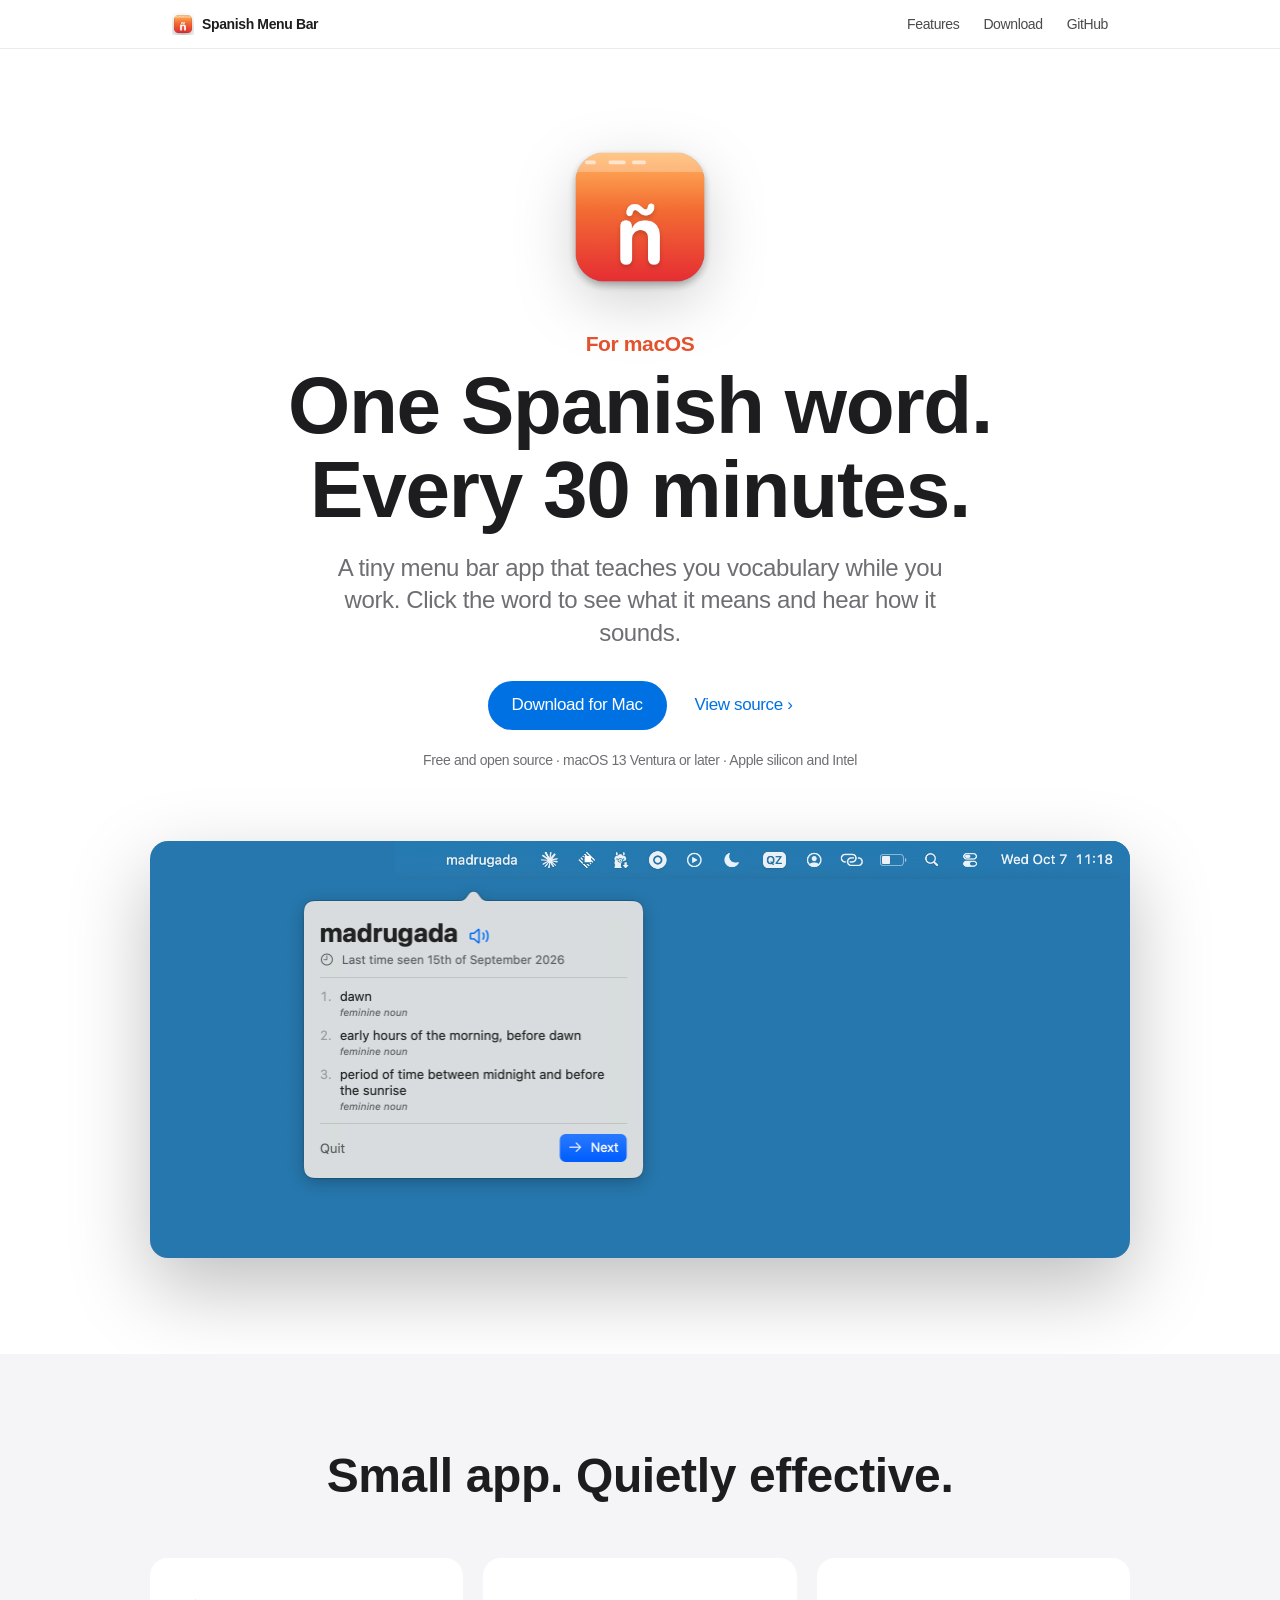
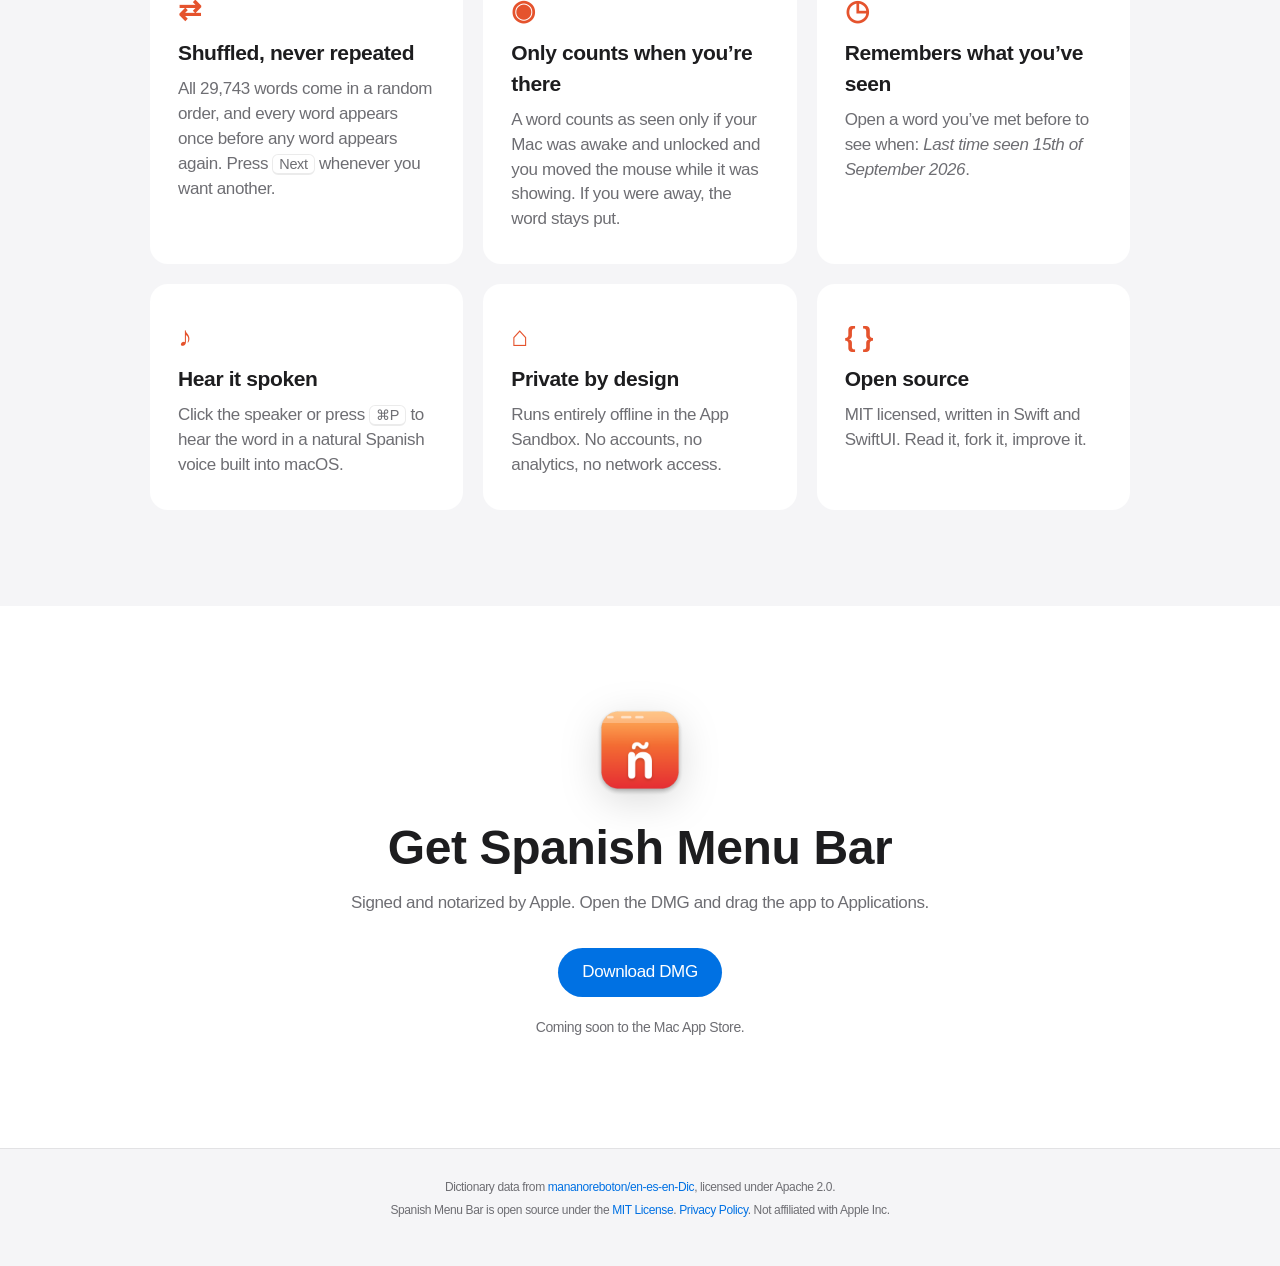
==== docs/index.html @ c5ea1804 "Spanish Menu Bar: menu bar Spanish word app, website, packaging" ====
<!doctype html>
<html lang="en">
<head>
  <meta charset="utf-8">
  <meta name="viewport" content="width=device-width, initial-scale=1">
  <title>Spanish Menu Bar — one Spanish word, every 30 minutes</title>
  <meta name="description" content="A free, open-source macOS menu bar app that shows a new Spanish word every 30 minutes. Click it for the English definition.">
  <meta name="color-scheme" content="light dark">
  <meta property="og:title" content="Spanish Menu Bar">
  <meta property="og:description" content="One Spanish word in your Mac menu bar, every 30 minutes.">
  <meta property="og:image" content="assets/icon.png">
  <link rel="icon" href="assets/favicon.png">
  <link rel="apple-touch-icon" href="assets/icon.png">
  <link rel="stylesheet" href="style.css">
</head>
<body>
  <nav class="nav">
    <div class="nav-inner">
      <a class="brand" href="#"><img src="assets/favicon.png" alt="" width="22" height="22">Spanish Menu Bar</a>
      <div class="nav-links">
        <a href="#features">Features</a>
        <a href="#download">Download</a>
        <a href="https://github.com/hamza221/spanish-menu-bar">GitHub</a>
      </div>
    </div>
  </nav>

  <header class="hero">
    <img class="hero-icon" src="assets/icon.png" alt="Spanish Menu Bar app icon" width="160" height="160">
    <p class="eyebrow">For macOS</p>
    <h1>One Spanish word.<br>Every 30 minutes.</h1>
    <p class="lead">A tiny menu bar app that teaches you vocabulary while you work. Click the word to see what it means and hear how it sounds.</p>
    <div class="cta">
      <a class="button primary" href="https://github.com/hamza221/spanish-menu-bar/releases/latest">Download for Mac</a>
      <a class="button link" href="https://github.com/hamza221/spanish-menu-bar">View source&nbsp;›</a>
    </div>
    <p class="fineprint">Free and open source · macOS 13 Ventura or later · Apple silicon and Intel</p>
  </header>

  <section class="showcase" aria-label="Screenshots">
    <div class="desktop">
      <img class="menubar-shot" src="assets/menubar.png" alt="The menu bar showing the Spanish word “madrugada”">
      <picture>
        <source srcset="assets/popover-dark.png" media="(prefers-color-scheme: dark)">
        <img class="popover-shot" src="assets/popover-light.png" alt="Popover showing “madrugada” with its English definitions, the last time it was seen, and a Next button">
      </picture>
    </div>
  </section>

  <section id="features" class="features">
    <h2>Small app. Quietly effective.</h2>
    <div class="grid">
      <article class="card">
        <div class="symbol" aria-hidden="true">⇄</div>
        <h3>Shuffled, never repeated</h3>
        <p>All 29,743 words come in a random order, and every word appears once before any word appears again. Press <kbd>Next</kbd> whenever you want another.</p>
      </article>
      <article class="card">
        <div class="symbol" aria-hidden="true">◉</div>
        <h3>Only counts when you’re there</h3>
        <p>A word counts as seen only if your Mac was awake and unlocked and you moved the mouse while it was showing. If you were away, the word stays put.</p>
      </article>
      <article class="card">
        <div class="symbol" aria-hidden="true">◷</div>
        <h3>Remembers what you’ve seen</h3>
        <p>Open a word you’ve met before to see when: <em>Last time seen 15th of September 2026</em>.</p>
      </article>
      <article class="card">
        <div class="symbol" aria-hidden="true">♪</div>
        <h3>Hear it spoken</h3>
        <p>Click the speaker or press <kbd>⌘P</kbd> to hear the word in a natural Spanish voice built into macOS.</p>
      </article>
      <article class="card">
        <div class="symbol" aria-hidden="true">⌂</div>
        <h3>Private by design</h3>
        <p>Runs entirely offline in the App Sandbox. No accounts, no analytics, no network access.</p>
      </article>
      <article class="card">
        <div class="symbol" aria-hidden="true">{ }</div>
        <h3>Open source</h3>
        <p>MIT licensed, written in Swift and SwiftUI. Read it, fork it, improve it.</p>
      </article>
    </div>
  </section>

  <section id="download" class="download">
    <img src="assets/icon.png" alt="" width="96" height="96">
    <h2>Get Spanish Menu Bar</h2>
    <p>Signed and notarized by Apple. Open the DMG and drag the app to Applications.</p>
    <div class="cta">
      <a class="button primary" href="https://github.com/hamza221/spanish-menu-bar/releases/latest">Download DMG</a>
    </div>
    <p class="fineprint">Coming soon to the Mac App Store.</p>
  </section>

  <footer class="footer">
    <p>Dictionary data from <a href="https://github.com/mananoreboton/en-es-en-Dic/blob/master/src/main/resources/dic/es-en.xml">mananoreboton/en-es-en-Dic</a>, licensed under Apache 2.0.</p>
    <p>Spanish Menu Bar is open source under the <a href="https://github.com/hamza221/spanish-menu-bar/blob/main/LICENSE">MIT License</a>. <a href="privacy.html">Privacy Policy</a>. Not affiliated with Apple Inc.</p>
  </footer>
</body>
</html>
---- docs/style.css ----
:root {
  --bg: #ffffff;
  --bg-alt: #f5f5f7;
  --text: #1d1d1f;
  --secondary: #6e6e73;
  --accent: #0071e3;
  --accent-hover: #0077ed;
  --card: #ffffff;
  --hairline: rgba(0, 0, 0, 0.08);
  --nav: rgba(255, 255, 255, 0.72);
}

@media (prefers-color-scheme: dark) {
  :root {
    --bg: #000000;
    --bg-alt: #101012;
    --text: #f5f5f7;
    --secondary: #a1a1a6;
    --accent: #2997ff;
    --accent-hover: #47a6ff;
    --card: #1c1c1e;
    --hairline: rgba(255, 255, 255, 0.12);
    --nav: rgba(22, 22, 23, 0.72);
  }
}

* { box-sizing: border-box; }

html { scroll-behavior: smooth; }

body {
  margin: 0;
  background: var(--bg);
  color: var(--text);
  font-family: -apple-system, BlinkMacSystemFont, "SF Pro Text", "Helvetica Neue", Helvetica, Arial, sans-serif;
  font-size: 17px;
  line-height: 1.47;
  letter-spacing: -0.022em;
  -webkit-font-smoothing: antialiased;
}

a { color: var(--accent); text-decoration: none; }
a:hover { text-decoration: underline; }

h1, h2, h3 {
  font-family: -apple-system, BlinkMacSystemFont, "SF Pro Display", "Helvetica Neue", sans-serif;
  margin: 0;
}

/* Navigation: translucent bar like apple.com */
.nav {
  position: sticky;
  top: 0;
  z-index: 10;
  background: var(--nav);
  backdrop-filter: saturate(180%) blur(20px);
  -webkit-backdrop-filter: saturate(180%) blur(20px);
  border-bottom: 1px solid var(--hairline);
}
.nav-inner {
  max-width: 980px;
  margin: 0 auto;
  padding: 0 22px;
  height: 48px;
  display: flex;
  align-items: center;
  justify-content: space-between;
  font-size: 14px;
}
.brand { display: flex; align-items: center; gap: 8px; color: var(--text); font-weight: 600; }
.brand:hover { text-decoration: none; }
.nav-links { display: flex; gap: 24px; }
.nav-links a { color: var(--text); opacity: 0.8; }
.nav-links a:hover { opacity: 1; text-decoration: none; }

/* Hero */
.hero {
  text-align: center;
  padding: 88px 22px 56px;
  max-width: 980px;
  margin: 0 auto;
}
.hero-icon { filter: drop-shadow(0 18px 30px rgba(0, 0, 0, 0.18)); }
.eyebrow { color: #e5532d; font-weight: 600; font-size: 21px; margin: 24px 0 4px; }
.hero h1 {
  font-size: clamp(44px, 7vw, 80px);
  line-height: 1.05;
  font-weight: 700;
  letter-spacing: -0.015em;
}
.lead {
  font-size: clamp(19px, 2.4vw, 24px);
  color: var(--secondary);
  max-width: 640px;
  margin: 20px auto 0;
  line-height: 1.35;
}
.cta { display: flex; gap: 28px; justify-content: center; align-items: center; margin-top: 32px; flex-wrap: wrap; }
.button {
  font-size: 17px;
  border-radius: 980px;
  padding: 12px 24px;
}
.button.primary { background: var(--accent); color: #fff; }
.button.primary:hover { background: var(--accent-hover); text-decoration: none; }
.button.link { padding: 12px 0; }
.fineprint { color: var(--secondary); font-size: 14px; margin-top: 20px; }

.showcase { padding: 0 22px 96px; }
/* Real screenshots on the same blue wallpaper they were captured on.
   The word sits at ~11% of menubar.png; the popover arrow is at 50% of popover-*.png.
   Strip at 75% width, right-aligned → word at 25% + 0.75 × 11% ≈ 33%; popover 42% wide → left margin 12%. */
.desktop {
  max-width: 980px;
  margin: 0 auto;
  border-radius: 18px;
  overflow: hidden;
  background: #2677ad;
  box-shadow: 0 30px 80px rgba(0, 0, 0, 0.25);
  padding-bottom: 40px;
}
.menubar-shot { display: block; width: 75%; margin-left: 25%; }
.popover-shot { display: block; width: 42%; margin: -1% 0 0 12%; }

/* Features */
.features { background: var(--bg-alt); padding: 96px 22px; }
.features h2, .download h2 {
  text-align: center;
  font-size: clamp(32px, 5vw, 48px);
  line-height: 1.08;
  font-weight: 700;
}
.grid {
  max-width: 980px;
  margin: 56px auto 0;
  display: grid;
  grid-template-columns: repeat(auto-fit, minmax(280px, 1fr));
  gap: 20px;
}
.card {
  background: var(--card);
  border-radius: 18px;
  padding: 32px 28px;
}
.symbol {
  font-size: 28px;
  font-weight: 600;
  color: #e5532d;
  height: 36px;
  margin-bottom: 12px;
}
.card h3 { font-size: 21px; font-weight: 600; margin-bottom: 8px; }
.card p { color: var(--secondary); margin: 0; }
kbd {
  font-family: inherit;
  font-size: 0.85em;
  border: 1px solid var(--hairline);
  border-bottom-width: 2px;
  border-radius: 6px;
  padding: 1px 6px;
}

/* Download */
.download { text-align: center; padding: 96px 22px; }
.download p { color: var(--secondary); }
.download img { filter: drop-shadow(0 10px 20px rgba(0, 0, 0, 0.15)); margin-bottom: 16px; }

.footer {
  border-top: 1px solid var(--hairline);
  background: var(--bg-alt);
  color: var(--secondary);
  font-size: 12px;
  text-align: center;
  padding: 24px 22px 40px;
}
.footer p { margin: 6px 0; }

/* Text pages (privacy policy) */
.prose { max-width: 692px; margin: 0 auto; padding: 72px 22px 96px; }
.prose h1 { font-size: 48px; line-height: 1.08; font-weight: 700; }
.prose h2 { font-size: 24px; font-weight: 600; margin-top: 40px; }
.prose p { color: var(--secondary); }
.prose code { font-family: ui-monospace, "SF Mono", Menlo, monospace; font-size: 0.85em; overflow-wrap: anywhere; }

@media (max-width: 600px) {
  .nav-links { gap: 16px; }
  /* Zoom in: word at 0.11 × 200% + 28% ≈ 50%, popover centred under it. */
  .menubar-shot { width: 200%; max-width: none; margin-left: 28%; }
  .popover-shot { width: 84%; margin-left: 8%; }
}
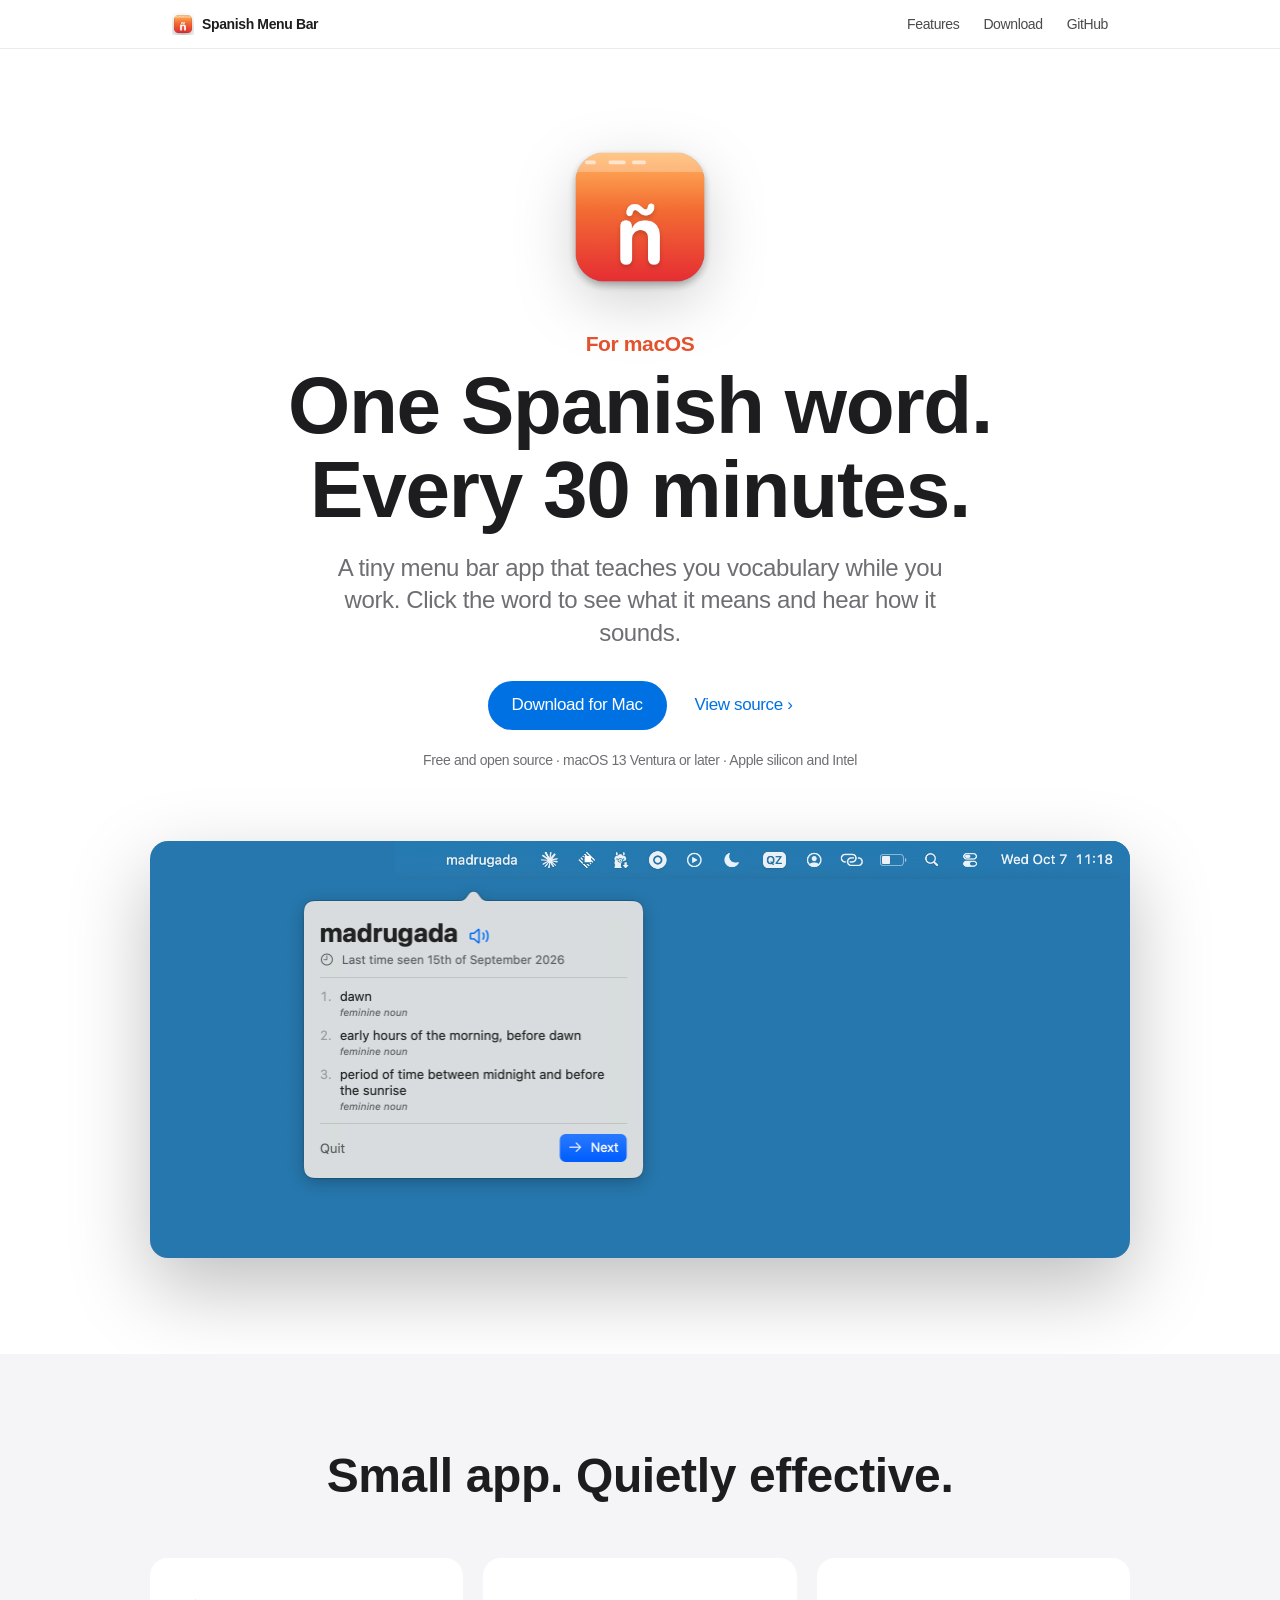
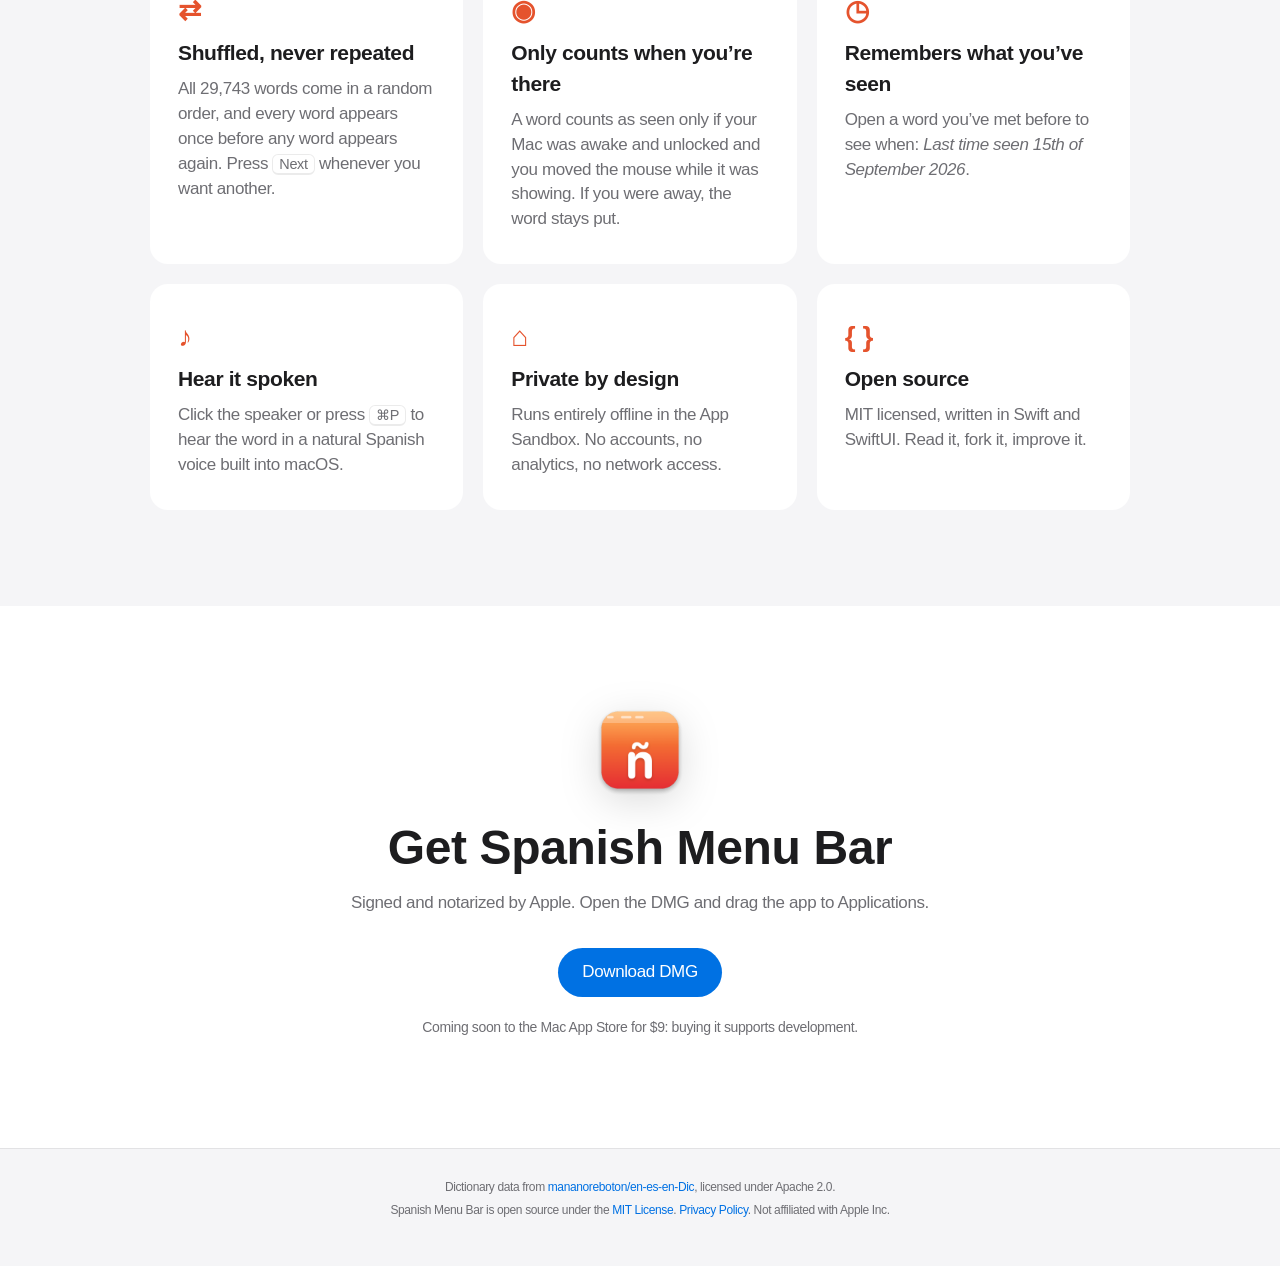
==== commit 4f63dabb: "App Store packaging fixes, screenshots, $9 App Store pricing copy - build-app.sh: make bundle world-" ====
--- a/docs/index.html
+++ b/docs/index.html
@@ -90,7 +90,7 @@
     <div class="cta">
       <a class="button primary" href="https://github.com/hamza221/spanish-menu-bar/releases/latest">Download DMG</a>
     </div>
-    <p class="fineprint">Coming soon to the Mac App Store.</p>
+    <p class="fineprint">Coming soon to the Mac App Store for $9: buying it supports development.</p>
   </section>
 
   <footer class="footer">
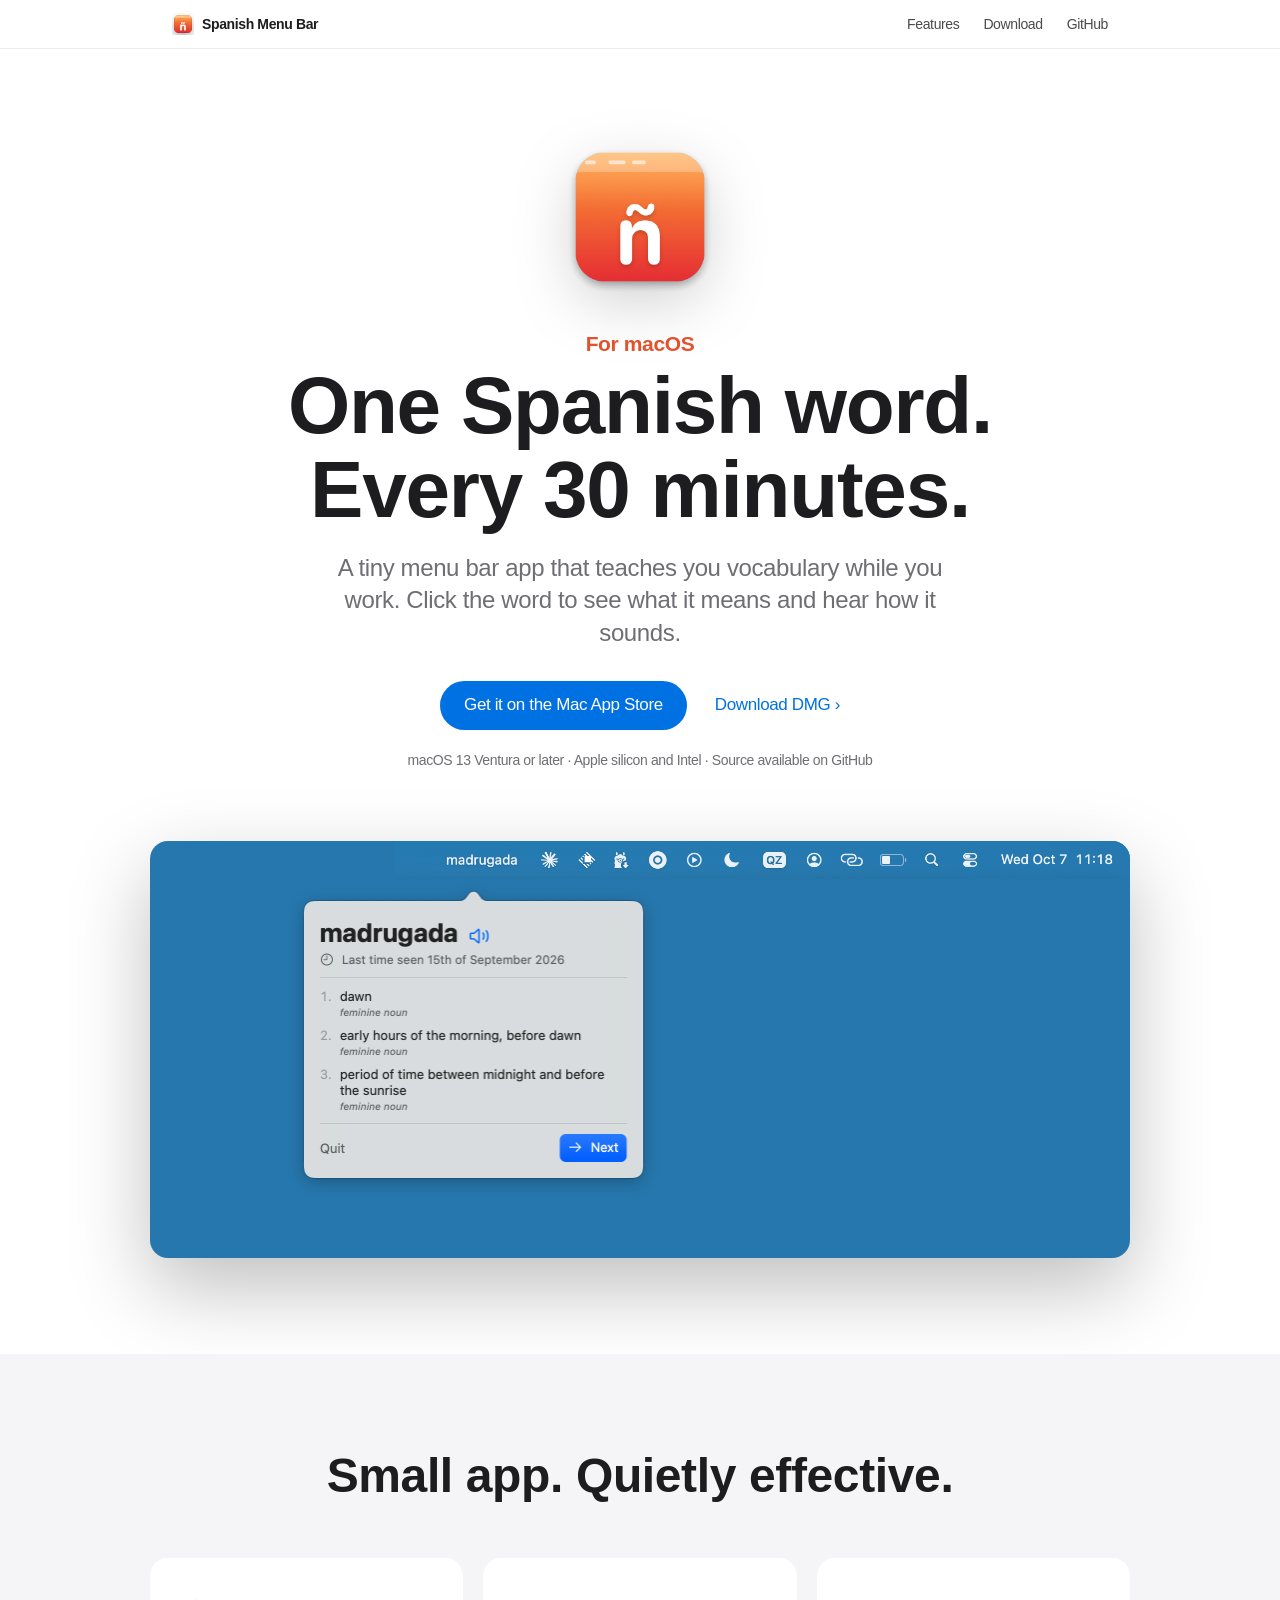
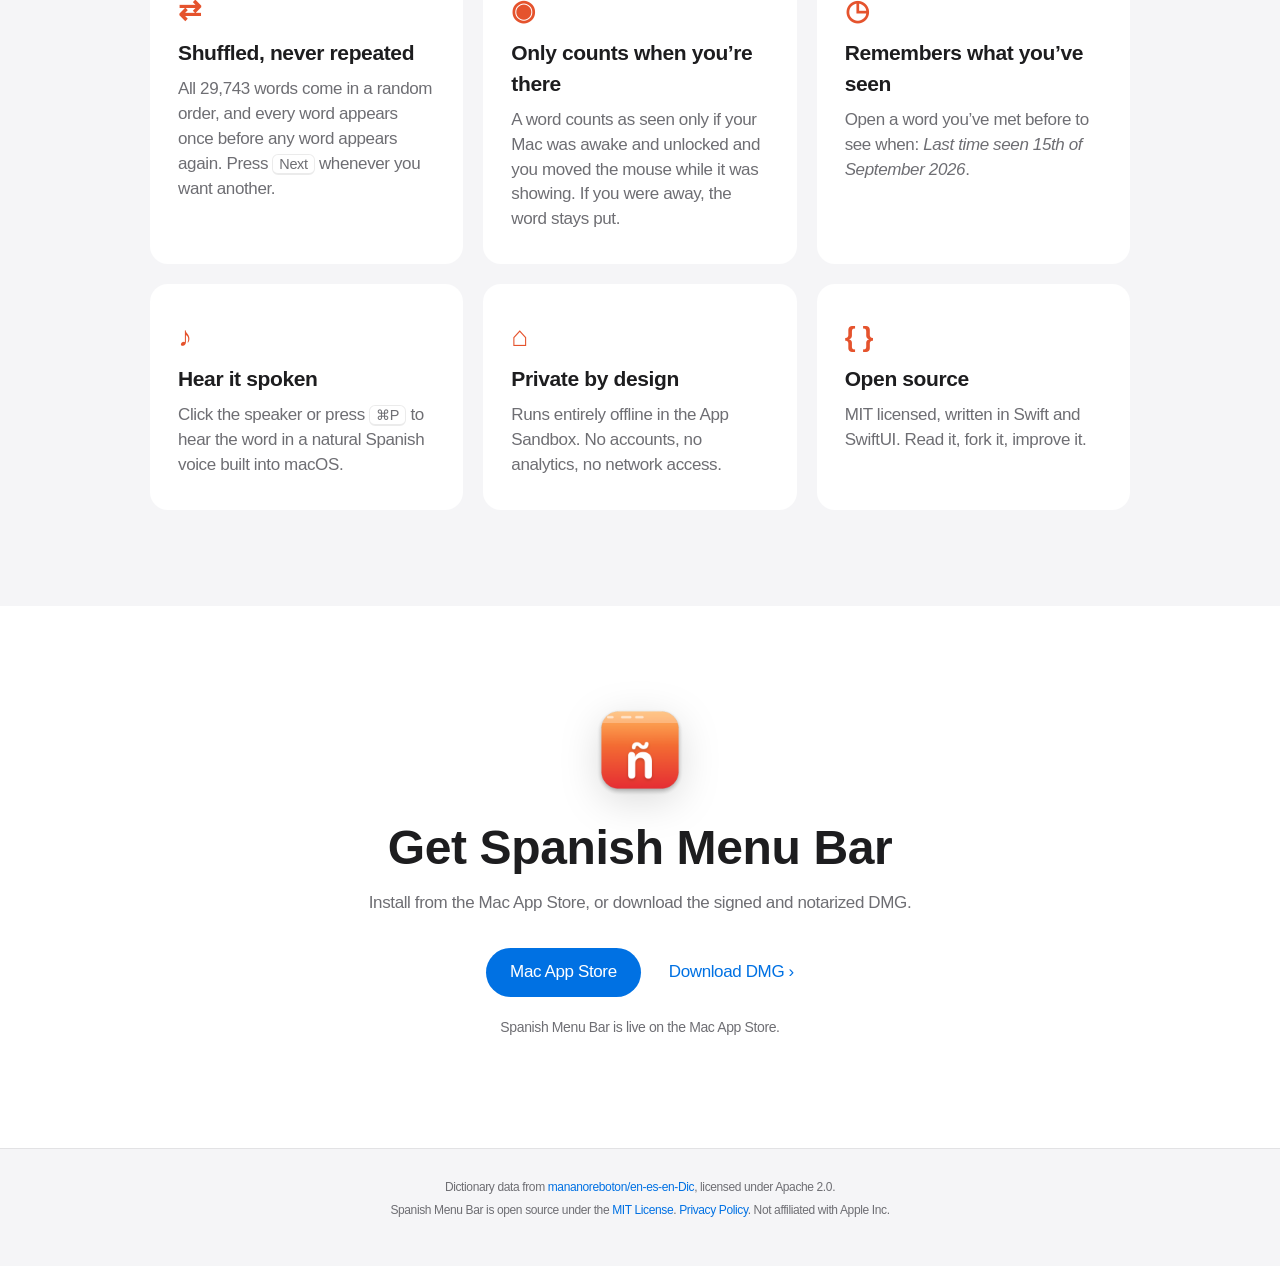
==== commit ca171f89: "Add iOS app and widgets" ====
--- a/docs/index.html
+++ b/docs/index.html
@@ -31,10 +31,10 @@
     <h1>One Spanish word.<br>Every 30 minutes.</h1>
     <p class="lead">A tiny menu bar app that teaches you vocabulary while you work. Click the word to see what it means and hear how it sounds.</p>
     <div class="cta">
-      <a class="button primary" href="https://github.com/hamza221/spanish-menu-bar/releases/latest">Download for Mac</a>
-      <a class="button link" href="https://github.com/hamza221/spanish-menu-bar">View source&nbsp;›</a>
+      <a class="button primary" href="https://apps.apple.com/es/app/spanish-menu-bar/id6820040939?l=en-GB&amp;mt=12">Get it on the Mac App Store</a>
+      <a class="button link" href="https://github.com/hamza221/spanish-menu-bar/releases/latest">Download DMG&nbsp;›</a>
     </div>
-    <p class="fineprint">Free and open source · macOS 13 Ventura or later · Apple silicon and Intel</p>
+    <p class="fineprint">macOS 13 Ventura or later · Apple silicon and Intel · Source available on GitHub</p>
   </header>
 
   <section class="showcase" aria-label="Screenshots">
@@ -86,11 +86,12 @@
   <section id="download" class="download">
     <img src="assets/icon.png" alt="" width="96" height="96">
     <h2>Get Spanish Menu Bar</h2>
-    <p>Signed and notarized by Apple. Open the DMG and drag the app to Applications.</p>
+    <p>Install from the Mac App Store, or download the signed and notarized DMG.</p>
     <div class="cta">
-      <a class="button primary" href="https://github.com/hamza221/spanish-menu-bar/releases/latest">Download DMG</a>
+      <a class="button primary" href="https://apps.apple.com/es/app/spanish-menu-bar/id6820040939?l=en-GB&amp;mt=12">Mac App Store</a>
+      <a class="button link" href="https://github.com/hamza221/spanish-menu-bar/releases/latest">Download DMG&nbsp;›</a>
     </div>
-    <p class="fineprint">Coming soon to the Mac App Store for $9: buying it supports development.</p>
+    <p class="fineprint">Spanish Menu Bar is live on the Mac App Store.</p>
   </section>
 
   <footer class="footer">
